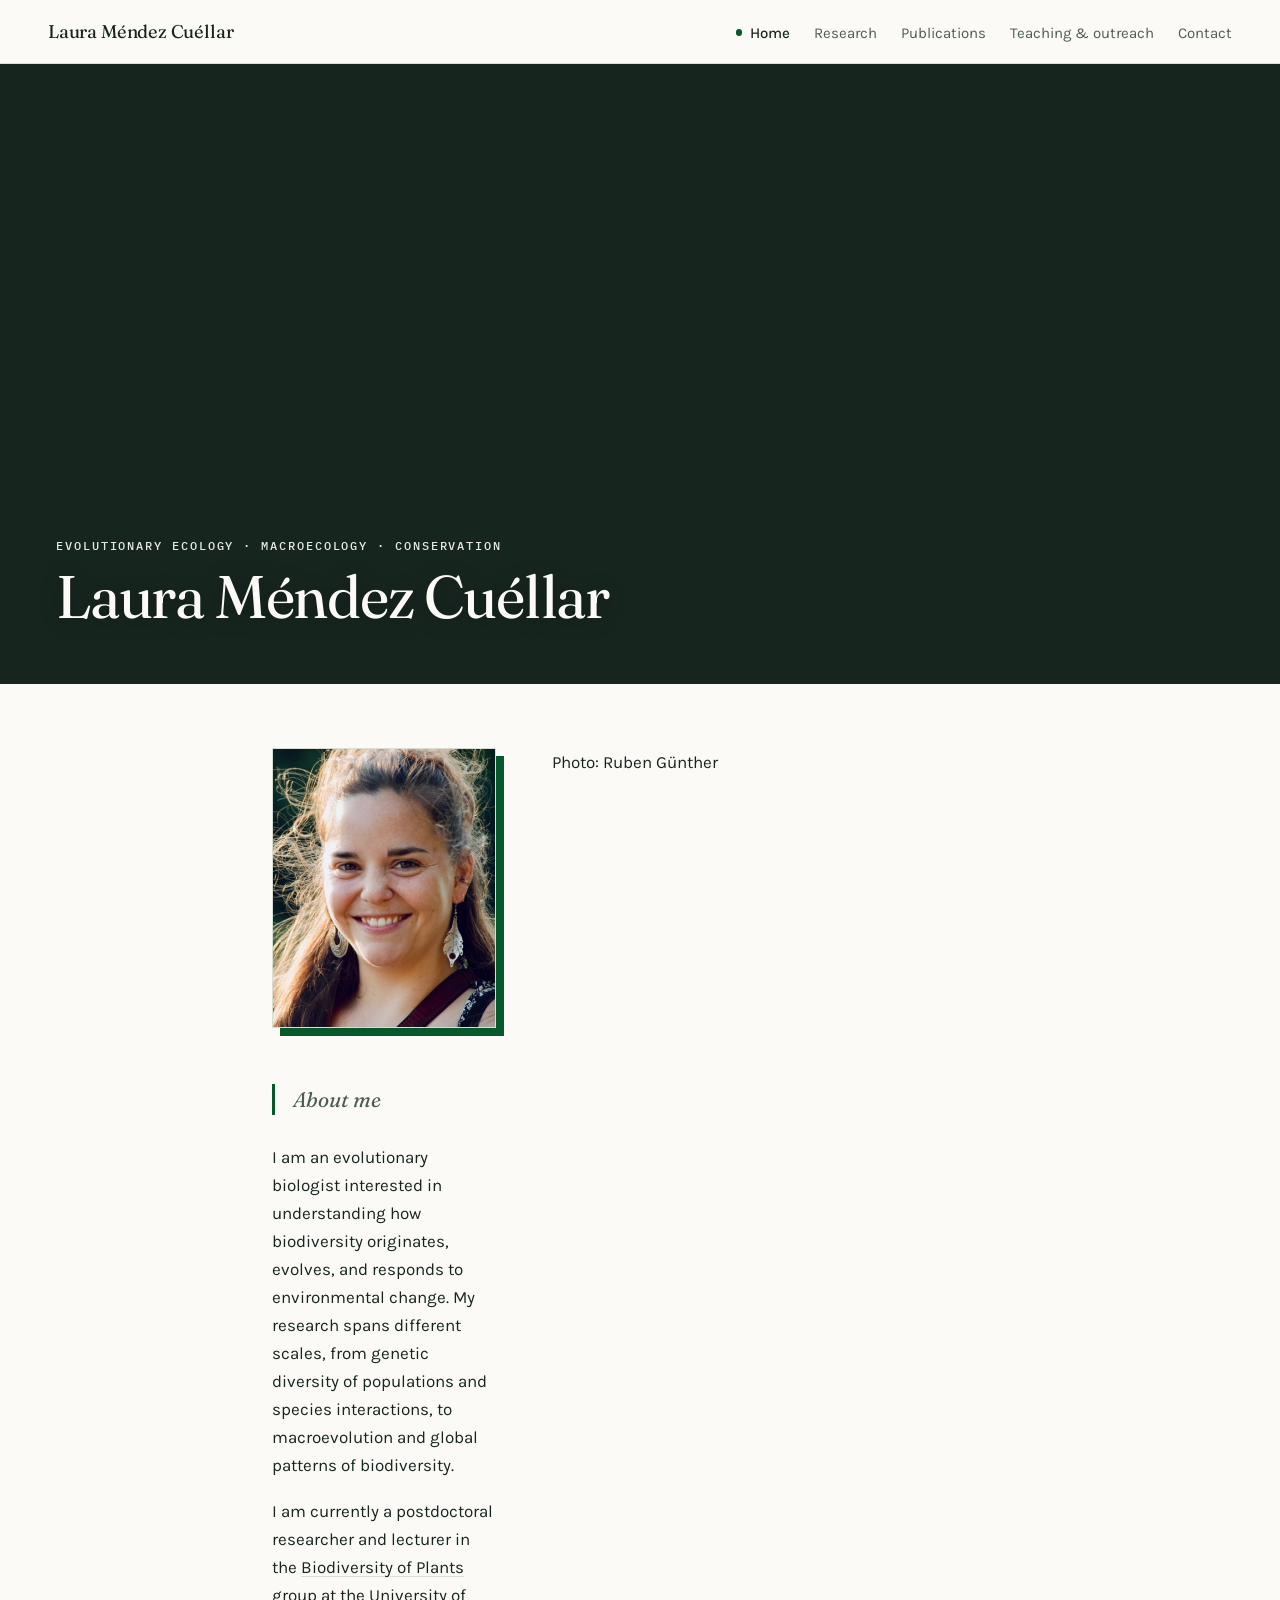
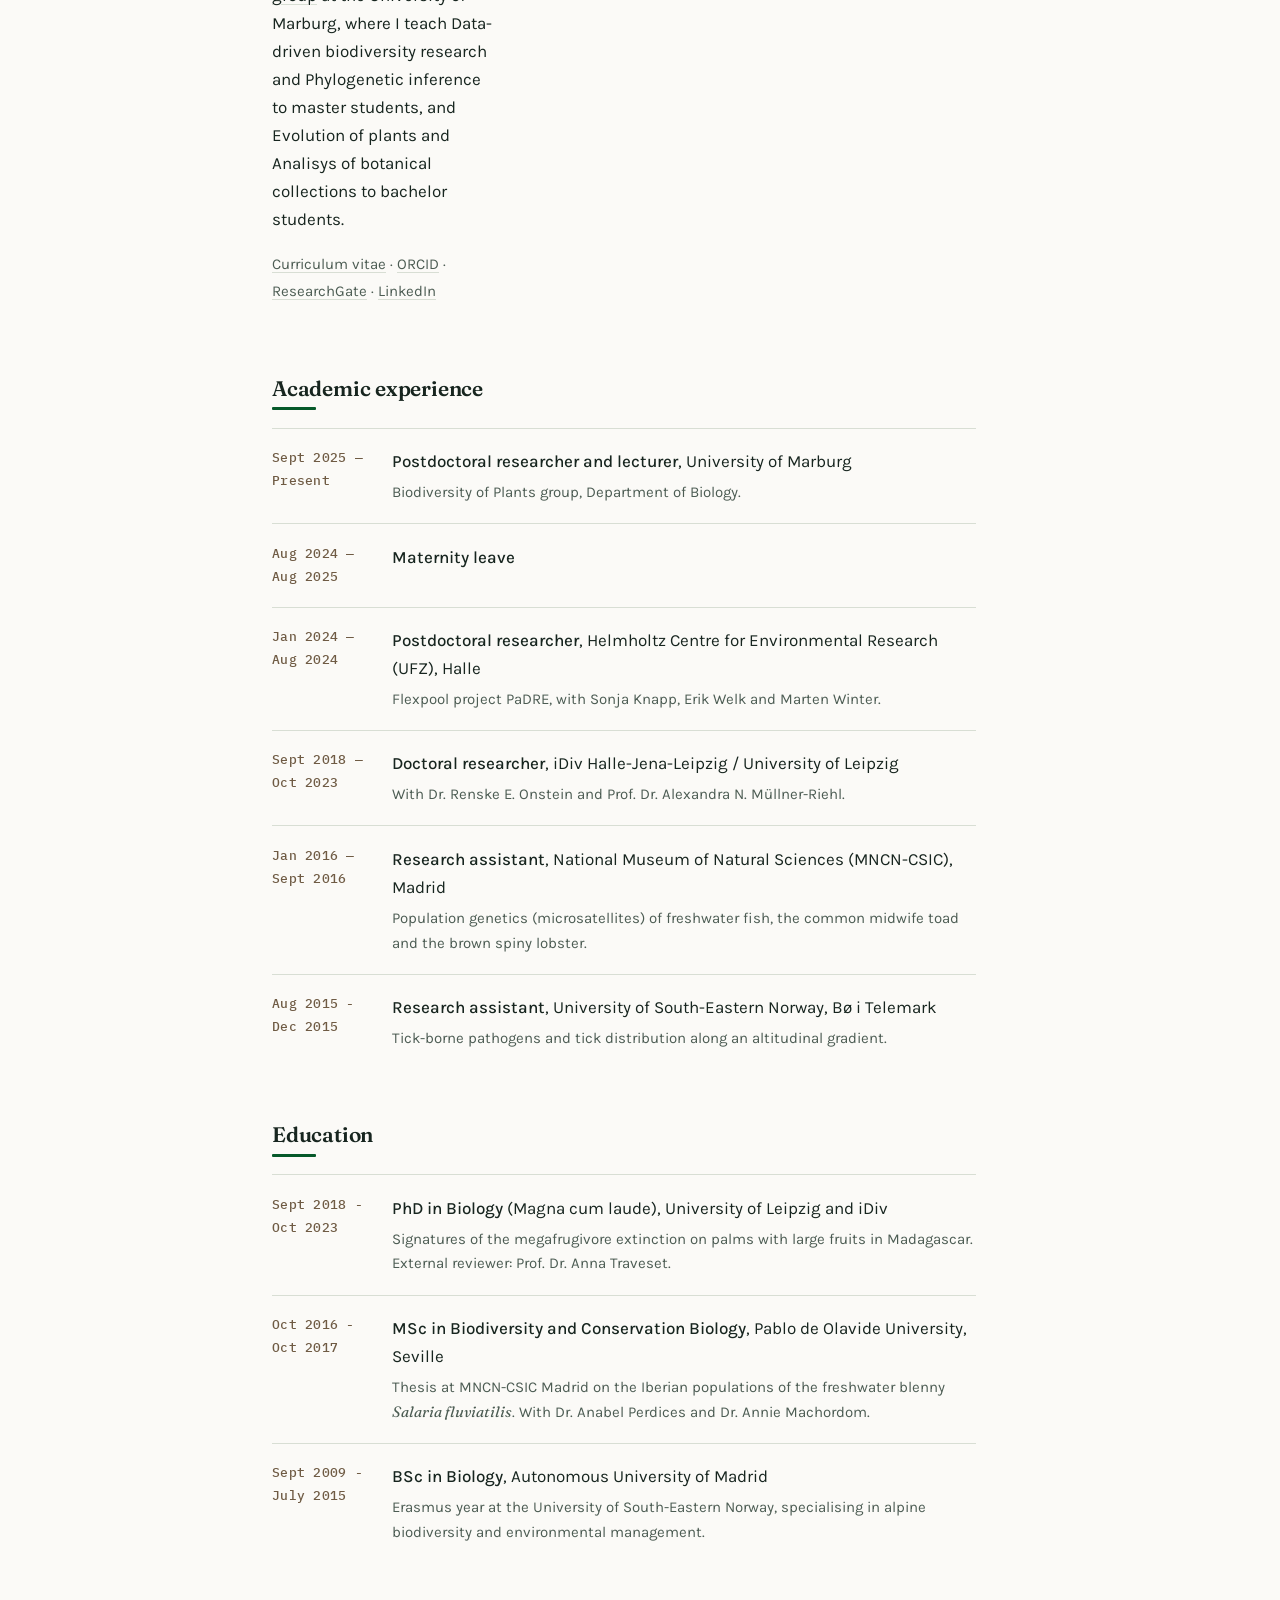
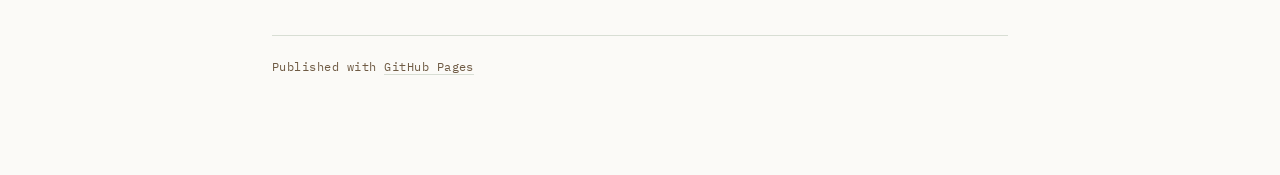
==== index.html @ 44fa3224 "a" ====
<!DOCTYPE html>
<html lang="en">
<head>
<meta charset="utf-8">
<meta name="viewport" content="width=device-width,initial-scale=1">
<!-- PREVIEW ONLY — remove this line when the site goes live, it hides the page from search engines -->
<meta name="robots" content="noindex, nofollow">
<title>Laura Méndez Cuéllar — Evolutionary ecologist</title>
<meta name="description" content="Laura Méndez Cuéllar is an evolutionary ecologist and macroecologist at the University of Marburg, working on seed dispersal, plant extinctions and population genomics.">
<link rel="preconnect" href="https://fonts.googleapis.com">
<link rel="preconnect" href="https://fonts.gstatic.com" crossorigin>
<link href="https://fonts.googleapis.com/css2?family=Fraunces:ital,opsz,wght@0,9..144,400;0,9..144,600;1,9..144,400&family=IBM+Plex+Mono:wght@400;500&family=Karla:ital,wght@0,400;0,500;1,400&display=swap" rel="stylesheet">
<link rel="stylesheet" href="assets/css/style.css">
</head>
<body>

<!-- ====================================================================
     TOP NAV — the same on every page.
     If you change something here, copy the change into the other
     .html files as well.
     ==================================================================== -->
<header class="topnav">
  <a class="brand" href="index.html">Laura Méndez Cuéllar</a>
  <ul>
    <li><a class="navlink" href="index.html" aria-current="page">Home</a></li>
    <li><a class="navlink" href="research.html">Research</a></li>
    <li><a class="navlink" href="publications.html">Publications</a></li>
    <li><a class="navlink" href="teaching.html">Teaching &amp; outreach</a></li>
    <li><a class="navlink" href="contact.html">Contact</a></li>
  </ul>
</header>
<!-- ===================== end of top nav =============================== -->

<!-- ====================================================================
     HERO — homepage only. Four photos crossfade on a loop; see the
     comment above .hero-slide in assets/css/style.css for how to add
     or remove a slide.
     ==================================================================== -->
<section class="hero">
  <img class="hero-slide" src="assets/img/hero-palms-fieldwork.jpg" alt="Laura Méndez in a Hyphaene fan-palm habitat, Madagascar">
  <img class="hero-slide" src="assets/img/img1.png" alt="A village in front of a pond with palms at dusk, Madagascar">
  <img class="hero-slide" src="assets/img/hero-weevil.jpg" alt="A weevil on a leaf, Madagascar">
  <img class="hero-slide" src="assets/img/img4.png" alt="A white jelly fungus on a tree trunk, Madagascar">
  <div class="hero-overlay">
    <p class="hero-eyebrow">Evolutionary ecology · Macroecology · Conservation</p>
    <h1>Laura Méndez Cuéllar</h1>
  </div>
</section>
<!-- ===================== end of hero ==================================== -->

<main>
<div class="page">

  <div class="about">
    <img class="portrait" src="assets/img/laura-portrait.jpg" alt="Laura Méndez Cuéllar">
    <figcaption>Photo: Ruben Günther</figcaption>
  </figure>
  <div>
      <p class="lede">About me</p>

      <p>I am an evolutionary biologist interested in understanding how 
      biodiversity originates, evolves, and responds to environmental change. 
      My research spans different scales, from genetic diversity of populations 
      and species interactions, to macroevolution and global patterns of biodiversity.</p>

      <p>I am currently a postdoctoral researcher and lecturer in the
      <a href="https://www.uni-marburg.de/de/fb17/fachgebiete/biodivpflanzen/ag-zizka" target="_blank" rel="noopener">Biodiversity
      of Plants group</a> at the University of Marburg, where I teach Data-driven biodiversity research and Phylogenetic 
      inference to master students, and Evolution of plants and Analisys of botanical collections to bachelor students. </p>

        <p class="links">
        <a href="CV.pdf" target="_blank" rel="noopener">Curriculum vitae</a> ·
        <a href="https://orcid.org/0000-0001-8155-5929" target="_blank" rel="noopener">ORCID</a> ·
        <a href="https://www.researchgate.net/profile/Laura-Mendez-9" target="_blank" rel="noopener">ResearchGate</a> ·
        <a href="https://www.linkedin.com/in/laura-m%C3%A9ndez-cu%C3%A9llar-59424aa9/" target="_blank" rel="noopener">LinkedIn</a>
      </p>
    </div>
  </div>

  <h2>Academic experience</h2>

  <div class="entry">
    <p class="when">Sept 2025 — Present</p>
    <div>
      <p><strong>Postdoctoral researcher and lecturer</strong>, University of
      Marburg</p>
      <p class="note">Biodiversity of Plants group, Department of Biology.</p>
    </div>
  </div>
  
  <div class="entry">
    <p class="when">Aug 2024 — Aug 2025</p>
    <div>
      <p><strong>Maternity leave</strong></p>
    </div>
  </div>

  <div class="entry">
    <p class="when">Jan 2024 — Aug 2024</p>
    <div>
      <p><strong>Postdoctoral researcher</strong>, Helmholtz Centre for
      Environmental Research (UFZ), Halle</p>
      <p class="note">Flexpool project PaDRE, with Sonja Knapp, Erik Welk and
      Marten Winter.</p>
    </div>
  </div>

  <div class="entry">
    <p class="when">Sept 2018 — Oct 2023</p>
    <div>
      <p><strong>Doctoral researcher</strong>, iDiv Halle-Jena-Leipzig /
      University of Leipzig</p>
      <p class="note">With Dr. Renske E. Onstein and Prof. Dr. Alexandra N. Müllner-Riehl.</p>
    </div>
  </div>

  <div class="entry">
    <p class="when">Jan 2016 — Sept 2016</p>
    <div>
      <p><strong>Research assistant</strong>, National Museum of Natural
      Sciences (MNCN-CSIC), Madrid</p>
      <p class="note">Population genetics (microsatellites) of freshwater fish, the
      common midwife toad and the brown spiny lobster.</p>
    </div>
  </div>

  <div class="entry">
    <p class="when">Aug 2015 - Dec 2015</p>
    <div>
      <p><strong>Research assistant</strong>, University of South-Eastern
      Norway, Bø i Telemark</p>
      <p class="note">Tick-borne pathogens and tick distribution along an
      altitudinal gradient.</p>
    </div>
  </div>

  <h2>Education</h2>

  <div class="entry">
    <p class="when">Sept 2018 - Oct 2023</p>
    <div>
      <p><strong>PhD in Biology</strong> (Magna cum laude), University of
      Leipzig and iDiv</p>
      <p class="note">Signatures of the megafrugivore extinction on palms with
      large fruits in Madagascar. External reviewer: Prof. Dr. Anna Traveset.</p>
    </div>
  </div>

  <div class="entry">
    <p class="when">Oct 2016 - Oct 2017</p>
    <div>
      <p><strong>MSc in Biodiversity and Conservation Biology</strong>, Pablo
      de Olavide University, Seville</p>
      <p class="note">Thesis at MNCN-CSIC Madrid on the Iberian populations of
      the freshwater blenny <span class="sp">Salaria fluviatilis</span>. With 
      Dr. Anabel Perdices and Dr. Annie Machordom.</p>
    </div>
  </div>

  <div class="entry">
    <p class="when">Sept 2009 - July 2015</p>
    <div>
      <p><strong>BSc in Biology</strong>, Autonomous University of Madrid</p>
      <p class="note">Erasmus year at the University of South-Eastern Norway,
      specialising in alpine biodiversity and environmental management.</p>
    </div>
  </div>

  <p class="foot">
    Published with <a href="https://pages.github.com" target="_blank" rel="noopener">GitHub Pages</a>
  </p>
</div>
</main>

<script src="assets/js/site.js" defer></script>
</body>
</html>
---- assets/css/style.css ----
/* =====================================================================
   Dr. Laura Méndez Cuéllar — website styles
   ---------------------------------------------------------------------
   All colours and fonts are defined once, in the :root block below.
   Change a value there and the whole site follows.
   ===================================================================== */

:root{
  --ink:#17251F;
  --ink-soft:#4C5C53;
  --paper:#FBFAF7;
  --sage:#E7ECE3;
  --umber:#6F5B44;
  --accent:#06592A;
  --line:#D8DED4;

  --display:"Fraunces",Georgia,"Times New Roman",serif;
  --body:"Karla","Helvetica Neue",Arial,sans-serif;
  --mono:"IBM Plex Mono",ui-monospace,Menlo,monospace;

  --measure:34rem;
}

*,*::before,*::after{box-sizing:border-box}
html{-webkit-text-size-adjust:100%}
body{margin:0;background:var(--paper);color:var(--ink);font:400 1.0625rem/1.65 var(--body)}
img{display:block;max-width:100%}
a{color:inherit}
:focus-visible{outline:2px solid var(--accent);outline-offset:3px}

/* ---------------------------------------------------------------------
   Top navigation — same on every page
   --------------------------------------------------------------------- */
.topnav{
  position:sticky;top:0;z-index:30;
  background:var(--paper);
  border-bottom:1px solid var(--line);
  display:flex;align-items:center;justify-content:space-between;
  padding:1.1rem clamp(1.25rem,4vw,3rem);
  flex-wrap:wrap;gap:.6rem 1.5rem;
}
.topnav .brand{
  font:400 1.15rem/1.1 var(--display);letter-spacing:-.01em;
  text-decoration:none;color:var(--ink);
}
.topnav ul{display:flex;flex-wrap:wrap;gap:.4rem 1.5rem;list-style:none;margin:0;padding:0}
.topnav a.navlink{
  text-decoration:none;font-size:.9375rem;color:var(--ink-soft);
  border-bottom:1px solid transparent;padding-bottom:2px;
}
.topnav a.navlink:hover{color:var(--ink);border-color:var(--accent)}
.topnav a.navlink[aria-current="page"]{color:var(--ink);font-weight:500}
.topnav a.navlink[aria-current="page"]::before{
  content:"";display:inline-block;width:.4rem;height:.4rem;background:var(--accent);
  margin-right:.5rem;vertical-align:.12em;border-radius:50%;
}

/* ---------------------------------------------------------------------
   Hero — homepage only: rotating full-bleed photos, name overlaid
   --------------------------------------------------------------------- */
.hero{position:relative;height:min(70vh,620px);min-height:320px;overflow:hidden;background:var(--ink)}
.hero-slide{
  position:absolute;inset:0;width:100%;height:100%;object-fit:cover;
  opacity:0;animation:heroFade 24s infinite;
}
/* four slides, each visible for one quarter of the 24s loop.
   TO ADD A FIFTH PHOTO: add a fifth <img class="hero-slide"> in the HTML,
   change 24s to 30s on .hero-slide, change 25%/21%/4% below to 20%/16%/3.2%,
   and give the new slide animation-delay:24s (nth-child(5) rule at the end). */
.hero-slide:nth-child(1){animation-delay:0s}
.hero-slide:nth-child(2){animation-delay:6s}
.hero-slide:nth-child(3){animation-delay:12s}
.hero-slide:nth-child(4){animation-delay:18s}
@keyframes heroFade{
  0%{opacity:0}
  4%{opacity:1}
  21%{opacity:1}
  25%{opacity:0}
  100%{opacity:0}
}
@media (prefers-reduced-motion:reduce){
  .hero-slide{animation:none;opacity:0}
  .hero-slide:first-child{opacity:1}
}
.hero::after{
  content:"";position:absolute;inset:0;
  background:linear-gradient(0deg, rgba(23,37,31,.68) 0%, rgba(23,37,31,.1) 42%, rgba(23,37,31,.32) 100%);
}
.hero-overlay{
  position:absolute;inset:0;z-index:2;display:flex;flex-direction:column;
  justify-content:flex-end;padding:clamp(1.5rem,5vw,3.5rem);
}
.hero-eyebrow{
  font:500 .75rem/1 var(--mono);letter-spacing:.16em;text-transform:uppercase;
  color:var(--paper);margin:0 0 .8rem;opacity:.92;
}
.hero-overlay h1{
  font:400 clamp(2.1rem,6vw,3.75rem)/1.05 var(--display);color:var(--paper);
  margin:0;letter-spacing:-.02em;text-shadow:0 2px 20px rgba(0,0,0,.3);
}

/* ---------------------------------------------------------------------
   Page shell — single column now that the sidebar is gone
   --------------------------------------------------------------------- */
.page{max-width:52rem;margin:0 auto;padding:clamp(2.5rem,6vw,4rem) clamp(1.25rem,4vw,3rem) 5rem}

/* About block — homepage only, portrait beside the intro text */
.about{
  display:grid;grid-template-columns:14rem minmax(0,1fr);
  gap:clamp(2rem,5vw,3.5rem);align-items:start;margin-bottom:1.5rem;
}
.about .portrait{
  width:100%;aspect-ratio:4/5;object-fit:cover;background:var(--sage);
  border:1px solid var(--line);box-shadow:8px 8px 0 var(--accent);
}
.about .links{font:400 .9375rem/1.8 var(--body);color:var(--ink-soft)}
.about .links a{text-decoration:underline;text-decoration-color:var(--line);text-underline-offset:3px}
.about .links a:hover{color:var(--accent);text-decoration-color:var(--accent)}
@media (max-width:700px){
  .about{grid-template-columns:1fr}
  .about .portrait{max-width:12rem}
}

/* ---------------------------------------------------------------------
   Typography & content
   --------------------------------------------------------------------- */
.eyebrow{
  margin:0 0 1.1rem;font:500 .6875rem/1 var(--mono);
  letter-spacing:.16em;text-transform:uppercase;color:var(--umber);
}
.eyebrow::before{
  content:"";display:inline-block;width:.45rem;height:.45rem;
  background:var(--accent);margin-right:.6rem;vertical-align:.02em;
}
h1{
  margin:0 0 1.25rem;font:400 clamp(2.1rem,5.5vw,3rem)/1.06 var(--display);
  letter-spacing:-.02em;
}
h2{
  margin:3.25rem 0 1.1rem;font:600 1.3125rem/1.25 var(--display);
  letter-spacing:-.01em;position:relative;padding-bottom:.6rem;
}
h2::after{
  content:"";position:absolute;left:0;bottom:0;
  width:2.75rem;height:3px;background:var(--accent);border-radius:1px;
}
h3{margin:2.25rem 0 .4rem;font:500 1.0625rem/1.35 var(--body)}

p{margin:0 0 1.1rem;max-width:var(--measure)}
.lede{
  font:400 1.3125rem/1.45 var(--display);font-style:italic;color:var(--ink-soft);
  max-width:30rem;margin-bottom:1.75rem;
  border-left:3px solid var(--accent);padding-left:1.15rem;
}
.page a{
  text-decoration:underline;text-decoration-thickness:1px;
  text-underline-offset:3px;text-decoration-color:var(--line);
}
.page a:hover{color:var(--accent);text-decoration-color:var(--accent)}

.sp{font-family:var(--display);font-style:italic}

/* dated entries — positions, publications, talks */
.entry{
  display:grid;grid-template-columns:6rem minmax(0,1fr);gap:1.5rem;
  padding:1.15rem 0;border-top:1px solid var(--line);max-width:44rem;
  transition:border-color .15s ease;
}
.entry:hover{border-top-color:var(--accent)}
.entry .when{
  font:500 .8125rem/1.75 var(--mono);color:var(--umber);letter-spacing:.02em;
  transition:color .15s ease;
}
.entry:hover .when{color:var(--accent)}
.entry p{margin:0;max-width:none}
.entry strong{font-weight:500}
.entry .note{margin-top:.3rem;font-size:.9375rem;color:var(--ink-soft)}

.card{background:var(--sage);padding:1.5rem 1.6rem;margin:2rem 0;max-width:var(--measure)}
.card p:last-child{margin-bottom:0}

.foot{
  margin-top:4.5rem;padding-top:1.25rem;border-top:1px solid var(--line);
  font:400 .75rem/1.8 var(--mono);letter-spacing:.04em;color:var(--umber);max-width:none;
}
.foot a{text-decoration:none;border-bottom:1px solid var(--line)}

@media (max-width:700px){
  .entry{grid-template-columns:1fr;gap:.25rem}
}

/* ---------------------------------------------------------------------
   Motion
   --------------------------------------------------------------------- */
@media (prefers-reduced-motion:no-preference){
  .page{animation:rise .5s ease-out both}
  @keyframes rise{from{opacity:0;transform:translateY(8px)}to{opacity:1;transform:none}}

  /* entries fade in as they scroll into view — .fade-ready is added by
     assets/js/site.js only when JS runs and motion isn't reduced, so
     content is never stuck invisible without it */
  .entry.fade-ready{
    opacity:0;transform:translateY(14px);
    transition:opacity .5s ease, transform .5s ease;
  }
  .entry.fade-ready.in-view{opacity:1;transform:none}
}

/* ---------------------------------------------------------------------
   Research lines — three clickable cards, used on research.html
   --------------------------------------------------------------------- */
.research-lines{
  display:grid;grid-template-columns:repeat(3,1fr);gap:1.75rem;
  margin:1.75rem 0 3rem;max-width:none;
}
.rline{display:block;text-decoration:none;color:inherit}
.rline img{
  width:100%;aspect-ratio:4/3;object-fit:cover;
  border:1px solid var(--line);transition:opacity .2s ease;
}
.rline:hover img{opacity:.82}
.rline h3{
  margin:1rem 0 .4rem;font:500 1.05rem/1.3 var(--display);color:var(--ink);
  border-bottom:2px solid transparent;display:inline-block;
}
.rline:hover h3{border-color:var(--accent)}
.rline p{margin:0;font-size:.9rem;color:var(--ink-soft);line-height:1.55;max-width:none}

@media (max-width:820px){
  .research-lines{grid-template-columns:1fr;gap:2rem;max-width:26rem}
}

/* ---------------------------------------------------------------------
   Highlighted-paper cards — same grid as .research-lines, but some
   cards have no live link yet (use <div class="rline no-link"> for those)
   --------------------------------------------------------------------- */
.rline .status{
  margin:1rem 0 0;font:500 .7rem/1 var(--mono);letter-spacing:.06em;
  text-transform:uppercase;color:var(--umber);
}
.rline h3{margin-top:.35rem}
.rline.no-link{cursor:default}
.rline.no-link:hover img{opacity:1}
.rline.no-link:hover h3{border-color:transparent}


/* ---------------------------------------------------------------------
   Research split — homepage-hero-style layout for the research.html
   intro: two tall photos in the side margins, text centred between them.
   Lives outside .page on purpose, so it can use the full viewport width.
   --------------------------------------------------------------------- */
.research-split{
  display:grid;
  grid-template-columns:minmax(9rem,18vw) minmax(0,1fr) minmax(9rem,18vw);
  grid-template-areas:"photo1 text photo2";
  gap:clamp(1.5rem,3vw,3rem);
  max-width:88rem;margin:0 auto;
  padding:clamp(2.5rem,6vw,4rem) clamp(1.25rem,4vw,3rem) 0;
}
.research-split figure.side-photo{margin:0;position:relative}
.research-split figure.side-photo.left{grid-area:photo1}
.research-split figure.side-photo.right{grid-area:photo2}
.research-split .split-text{grid-area:text;min-width:0}
.research-split figure.side-photo img{
  width:100%;height:100%;object-fit:cover;display:block;
  border:1px solid var(--line);
}
.research-split figcaption{
  position:absolute;right:.6rem;bottom:.6rem;
  font:400 .6875rem/1 var(--mono);letter-spacing:.02em;color:var(--paper);
  background:rgba(23,37,31,.6);padding:.3rem .55rem;border-radius:2px;
}
.research-split figcaption:empty{display:none}
.research-split .lede{margin-bottom:1.1rem}

@media (max-width:900px){
  .research-split{
    grid-template-columns:1fr 1fr;
    grid-template-areas:
      "text text"
      "photo1 photo2";
  }
  .research-split figure.side-photo img{aspect-ratio:3/4;height:auto}
  .research-split figcaption{font-size:.625rem;padding:.2rem .45rem}
}
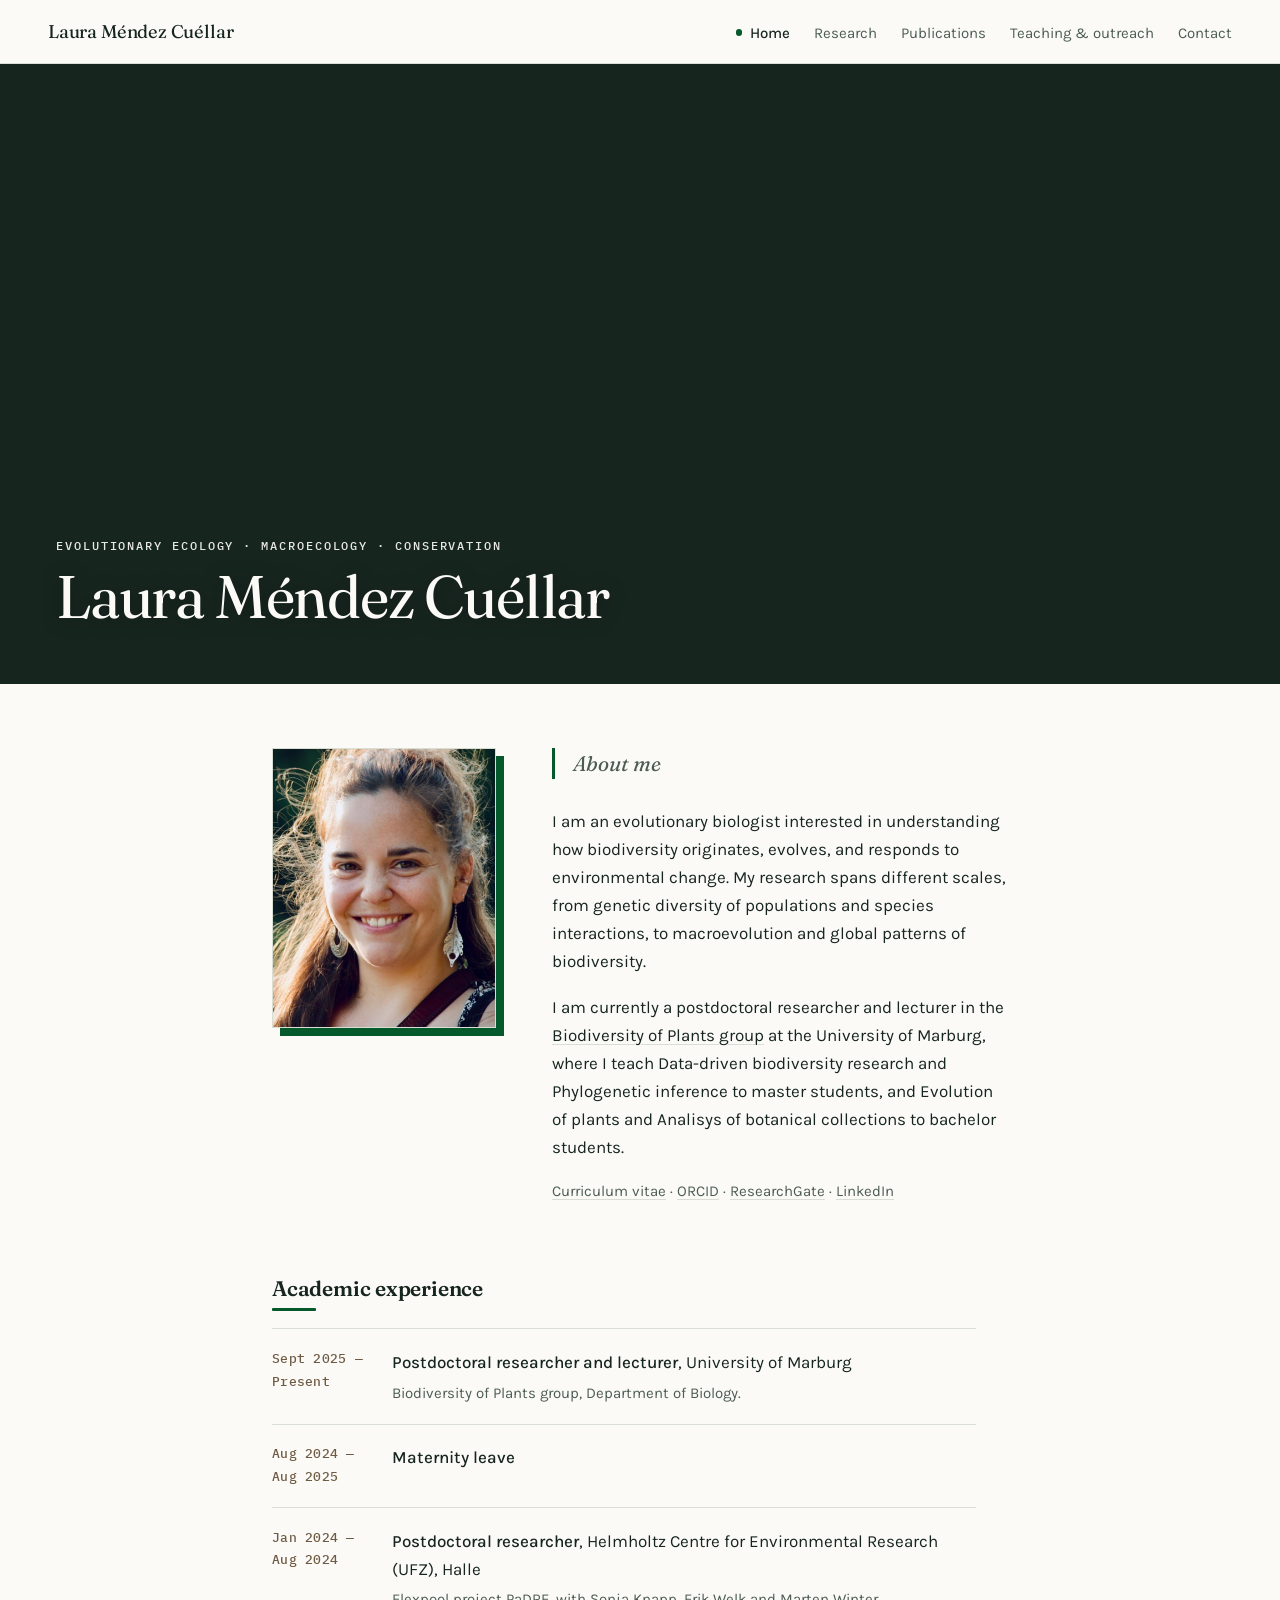
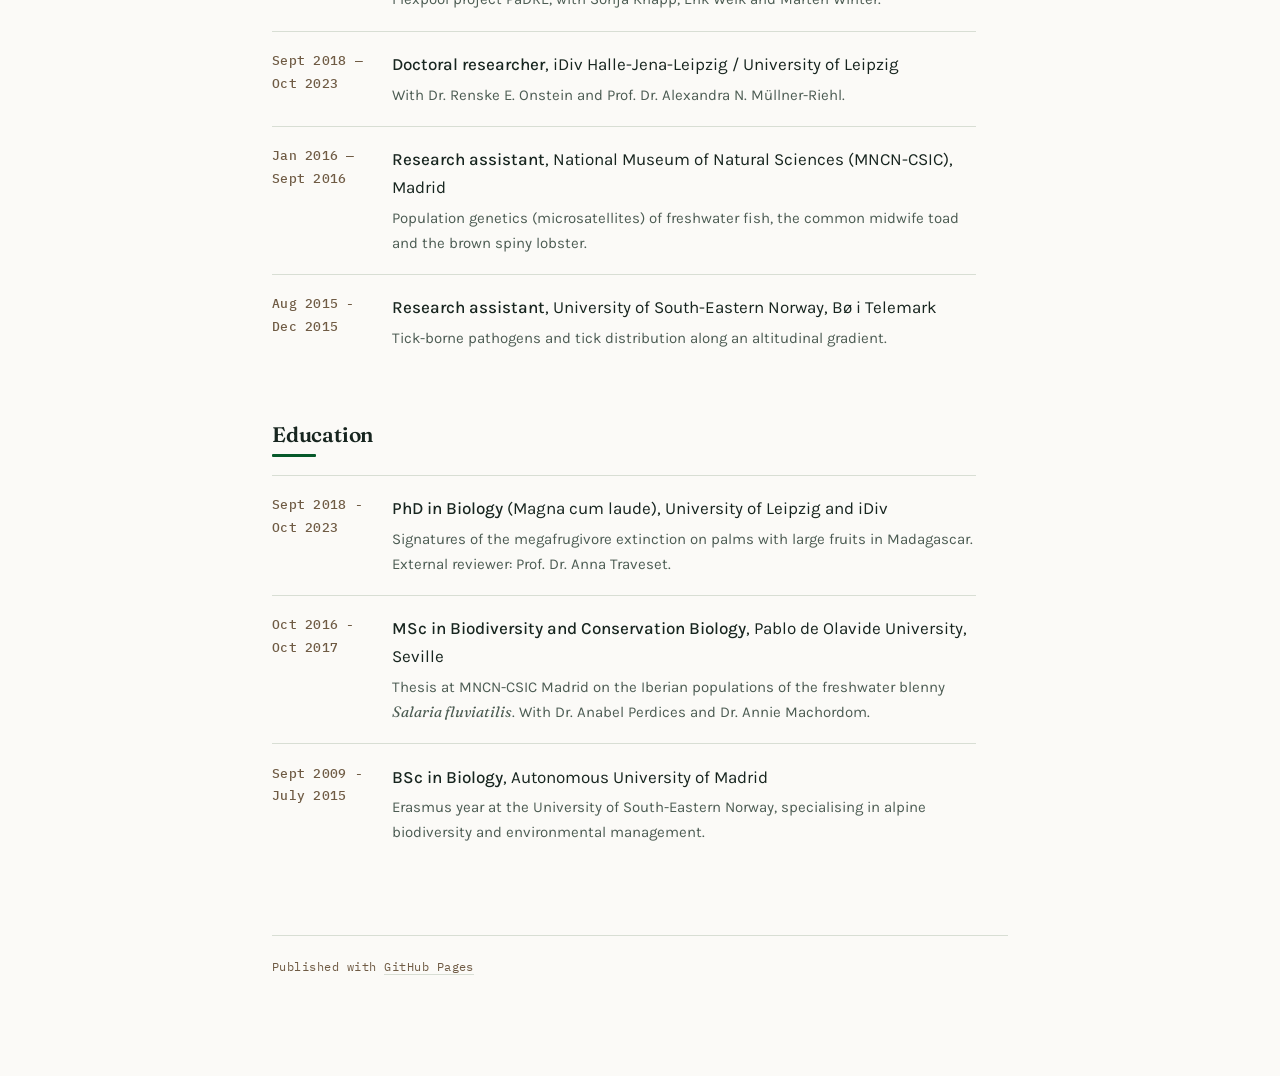
==== commit c7400c0c: "a" ====
--- a/index.html
+++ b/index.html
@@ -53,8 +53,6 @@
 
   <div class="about">
     <img class="portrait" src="assets/img/laura-portrait.jpg" alt="Laura Méndez Cuéllar">
-    <figcaption>Photo: Ruben Günther</figcaption>
-  </figure>
   <div>
       <p class="lede">About me</p>
 
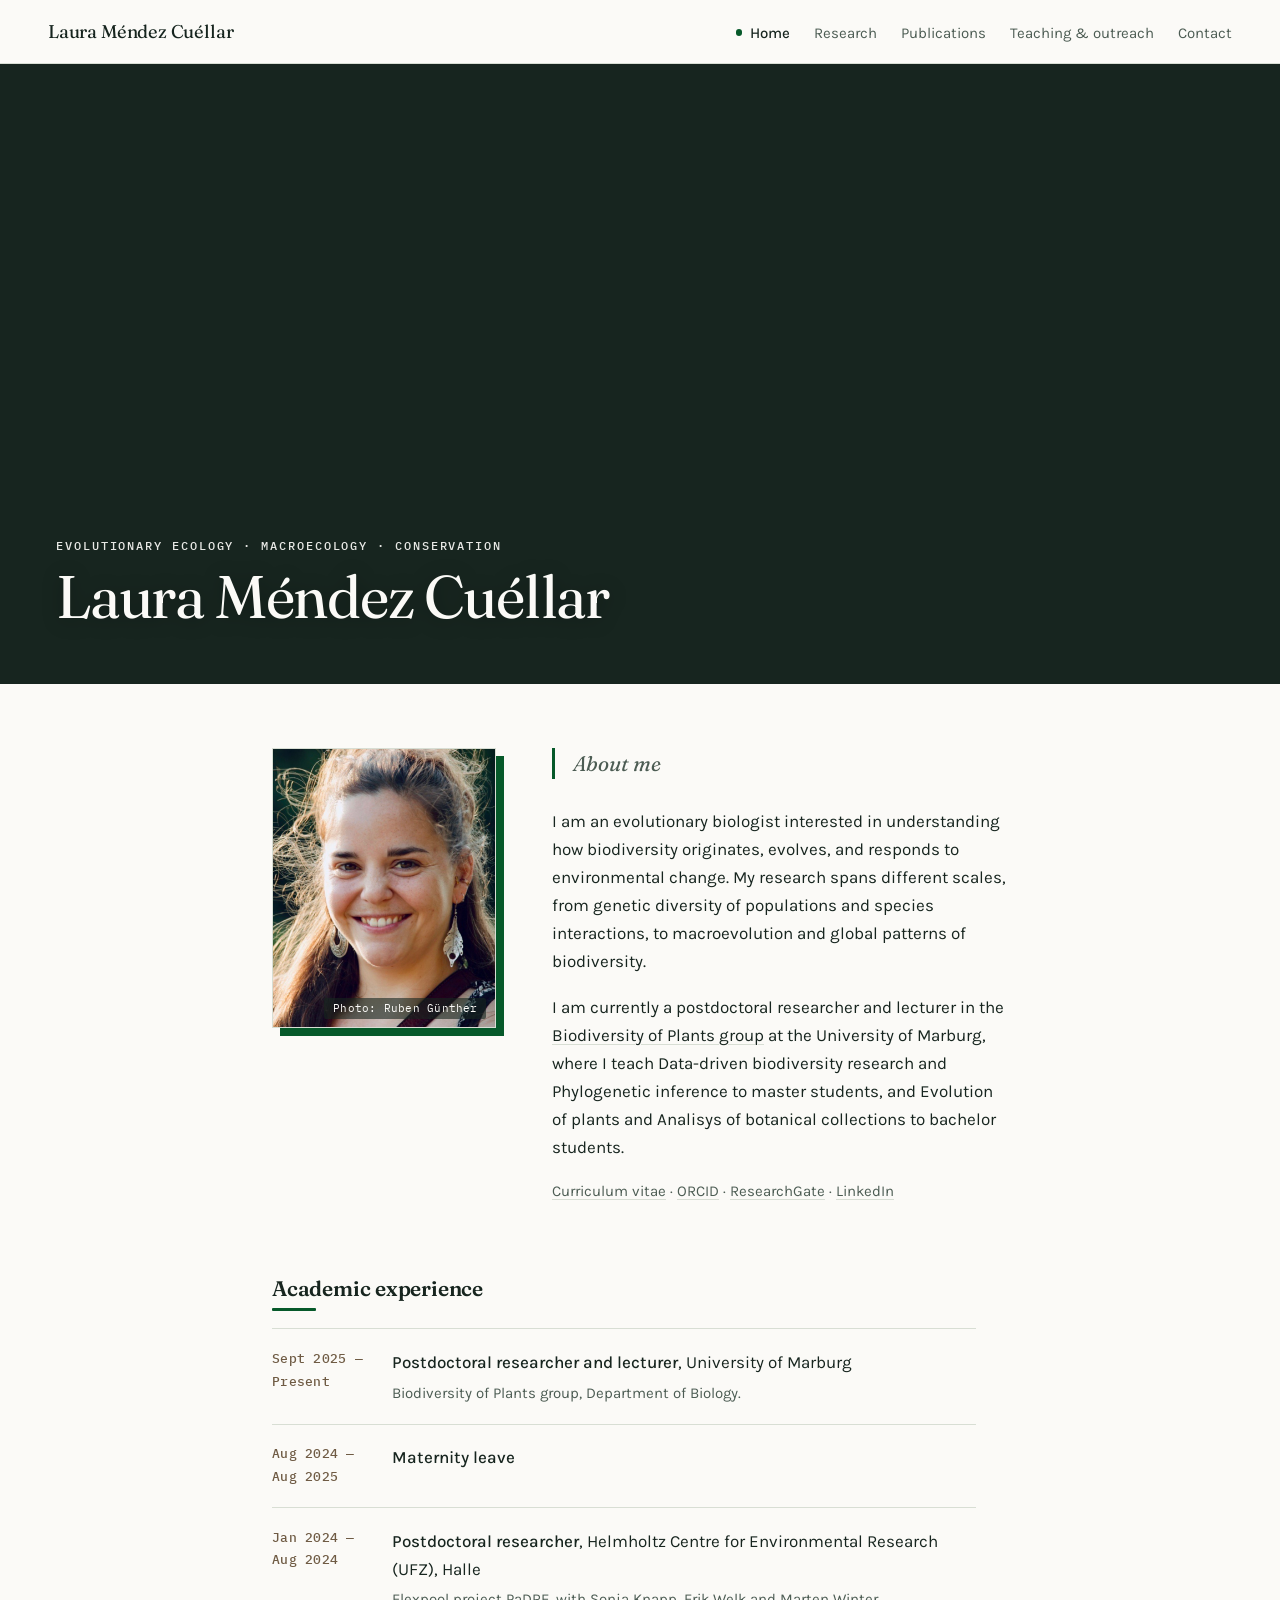
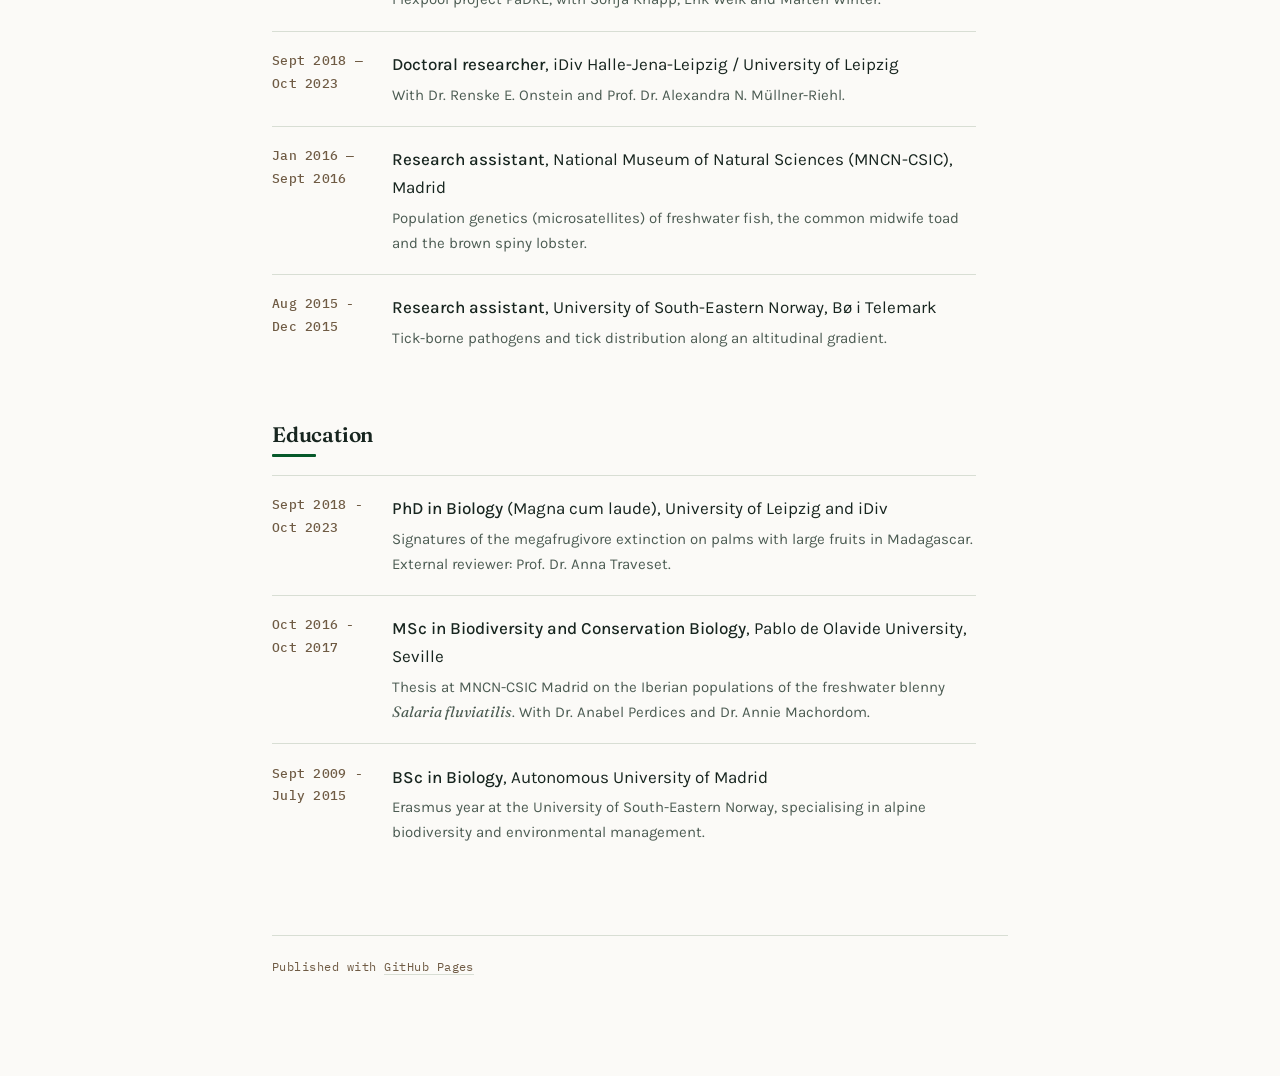
==== commit 58bac0be: "edits credits" ====
--- a/index.html
+++ b/index.html
@@ -35,12 +35,26 @@
      HERO — homepage only. Four photos crossfade on a loop; see the
      comment above .hero-slide in assets/css/style.css for how to add
      or remove a slide.
+     PHOTO CREDIT: edit the text inside a <figcaption>. Leave one empty
+     (or delete it) if a photo doesn't need a credit.
      ==================================================================== -->
 <section class="hero">
-  <img class="hero-slide" src="assets/img/hero-palms-fieldwork.jpg" alt="Laura Méndez in a Hyphaene fan-palm habitat, Madagascar">
-  <img class="hero-slide" src="assets/img/img1.png" alt="A village in front of a pond with palms at dusk, Madagascar">
-  <img class="hero-slide" src="assets/img/hero-weevil.jpg" alt="A weevil on a leaf, Madagascar">
-  <img class="hero-slide" src="assets/img/img4.png" alt="A white jelly fungus on a tree trunk, Madagascar">
+  <figure class="hero-slide">
+    <img src="assets/img/hero-palms-fieldwork.jpg" alt="Laura Méndez in a Hyphaene fan-palm habitat, Madagascar">
+    <figcaption>Photo: Vonona Randrianasolo</figcaption>
+  </figure>
+  <figure class="hero-slide">
+    <img src="assets/img/img1.png" alt="A village in front of a pond with palms at dusk, Madagascar">
+    <figcaption></figcaption>
+  </figure>
+  <figure class="hero-slide">
+    <img src="assets/img/hero-weevil.jpg" alt="A weevil on a leaf, Madagascar">
+    <figcaption></figcaption>
+  </figure>
+  <figure class="hero-slide">
+    <img src="assets/img/img4.png" alt="A white jelly fungus on a tree trunk, Madagascar">
+    <figcaption></figcaption>
+  </figure>
   <div class="hero-overlay">
     <p class="hero-eyebrow">Evolutionary ecology · Macroecology · Conservation</p>
     <h1>Laura Méndez Cuéllar</h1>
@@ -52,7 +66,10 @@
 <div class="page">
 
   <div class="about">
-    <img class="portrait" src="assets/img/laura-portrait.jpg" alt="Laura Méndez Cuéllar">
+    <figure class="portrait">
+      <img src="assets/img/laura-portrait.jpg" alt="Laura Méndez Cuéllar">
+      <figcaption>Photo: Ruben Günther</figcaption>
+    </figure>
   <div>
       <p class="lede">About me</p>
 
--- a/assets/css/style.css
+++ b/assets/css/style.css
@@ -60,11 +60,18 @@
    --------------------------------------------------------------------- */
 .hero{position:relative;height:min(70vh,620px);min-height:320px;overflow:hidden;background:var(--ink)}
 .hero-slide{
-  position:absolute;inset:0;width:100%;height:100%;object-fit:cover;
+  position:absolute;inset:0;margin:0;
   opacity:0;animation:heroFade 24s infinite;
 }
+.hero-slide img{width:100%;height:100%;object-fit:cover;display:block}
+.hero-slide figcaption{
+  position:absolute;right:.75rem;bottom:.75rem;z-index:1;
+  font:400 .6875rem/1 var(--mono);letter-spacing:.02em;color:var(--paper);
+  background:rgba(23,37,31,.6);padding:.3rem .55rem;border-radius:2px;
+}
+.hero-slide figcaption:empty{display:none}
 /* four slides, each visible for one quarter of the 24s loop.
-   TO ADD A FIFTH PHOTO: add a fifth <img class="hero-slide"> in the HTML,
+   TO ADD A FIFTH PHOTO: add a fifth <figure class="hero-slide"> in the HTML,
    change 24s to 30s on .hero-slide, change 25%/21%/4% below to 20%/16%/3.2%,
    and give the new slide animation-delay:24s (nth-child(5) rule at the end). */
 .hero-slide:nth-child(1){animation-delay:0s}
@@ -109,16 +116,23 @@
   display:grid;grid-template-columns:14rem minmax(0,1fr);
   gap:clamp(2rem,5vw,3.5rem);align-items:start;margin-bottom:1.5rem;
 }
-.about .portrait{
-  width:100%;aspect-ratio:4/5;object-fit:cover;background:var(--sage);
+.about figure.portrait{width:100%;margin:0;position:relative}
+.about figure.portrait img{
+  width:100%;aspect-ratio:4/5;object-fit:cover;display:block;background:var(--sage);
   border:1px solid var(--line);box-shadow:8px 8px 0 var(--accent);
 }
+.about figure.portrait figcaption{
+  position:absolute;right:.6rem;bottom:.6rem;
+  font:400 .6875rem/1 var(--mono);letter-spacing:.02em;color:var(--paper);
+  background:rgba(23,37,31,.6);padding:.3rem .55rem;border-radius:2px;
+}
+.about figure.portrait figcaption:empty{display:none}
 .about .links{font:400 .9375rem/1.8 var(--body);color:var(--ink-soft)}
 .about .links a{text-decoration:underline;text-decoration-color:var(--line);text-underline-offset:3px}
 .about .links a:hover{color:var(--accent);text-decoration-color:var(--accent)}
 @media (max-width:700px){
   .about{grid-template-columns:1fr}
-  .about .portrait{max-width:12rem}
+  .about figure.portrait{max-width:12rem}
 }
 
 /* ---------------------------------------------------------------------
@@ -245,22 +259,40 @@
 
 
 /* ---------------------------------------------------------------------
-   Research split — homepage-hero-style layout for the research.html
-   intro: two tall photos in the side margins, text centred between them.
-   Lives outside .page on purpose, so it can use the full viewport width.
+   Research split — lives outside .page on purpose. The text column is
+   pinned to exactly the same width as .page's content (52rem) so it
+   always lines up with the card row below; the two photo columns take
+   up whatever space is left on either side, however wide the screen is.
    --------------------------------------------------------------------- */
 .research-split{
   display:grid;
-  grid-template-columns:minmax(9rem,18vw) minmax(0,1fr) minmax(9rem,18vw);
+  grid-template-columns:minmax(5rem,1fr) minmax(0,52rem) minmax(5rem,1fr);
   grid-template-areas:"photo1 text photo2";
   gap:clamp(1.5rem,3vw,3rem);
-  max-width:88rem;margin:0 auto;
   padding:clamp(2.5rem,6vw,4rem) clamp(1.25rem,4vw,3rem) 0;
 }
-.research-split figure.side-photo{margin:0;position:relative}
-.research-split figure.side-photo.left{grid-area:photo1}
-.research-split figure.side-photo.right{grid-area:photo2}
-.research-split .split-text{grid-area:text;min-width:0}
+.research-split .split-text{
+  grid-area:text;min-width:0;
+  /* same horizontal padding .page itself uses, so the visible text lines up
+     exactly with the card row below, not just the outer 52rem box */
+  padding-left:clamp(1.25rem,4vw,3rem);padding-right:clamp(1.25rem,4vw,3rem);
+}
+/* removes the SITE-WIDE p/.lede max-width caps so the text actually fills
+   that width instead of wrapping narrower inside it */
+.research-split .split-text p,
+.research-split .split-text .lede{max-width:none}
+.research-split .lede{margin-bottom:1.1rem}
+
+/* the single photo on the left */
+.research-split > figure.side-photo{grid-area:photo1}
+
+/* the stacked pair on the right */
+.research-split .side-stack{
+  grid-area:photo2;display:grid;grid-template-rows:1fr 1fr;gap:1rem;
+}
+
+/* shared photo styling, whether a lone figure or one inside the stack */
+.research-split figure.side-photo{margin:0;position:relative;height:100%}
 .research-split figure.side-photo img{
   width:100%;height:100%;object-fit:cover;display:block;
   border:1px solid var(--line);
@@ -271,15 +303,18 @@
   background:rgba(23,37,31,.6);padding:.3rem .55rem;border-radius:2px;
 }
 .research-split figcaption:empty{display:none}
-.research-split .lede{margin-bottom:1.1rem}
 
 @media (max-width:900px){
   .research-split{
-    grid-template-columns:1fr 1fr;
+    grid-template-columns:1fr 1fr 1fr;
     grid-template-areas:
-      "text text"
-      "photo1 photo2";
+      "text text text"
+      "photo1 photo2a photo2b";
+    row-gap:1.25rem;
   }
+  .research-split .side-stack{display:contents}
+  .research-split .side-stack figure:nth-child(1){grid-area:photo2a}
+  .research-split .side-stack figure:nth-child(2){grid-area:photo2b}
   .research-split figure.side-photo img{aspect-ratio:3/4;height:auto}
   .research-split figcaption{font-size:.625rem;padding:.2rem .45rem}
 }
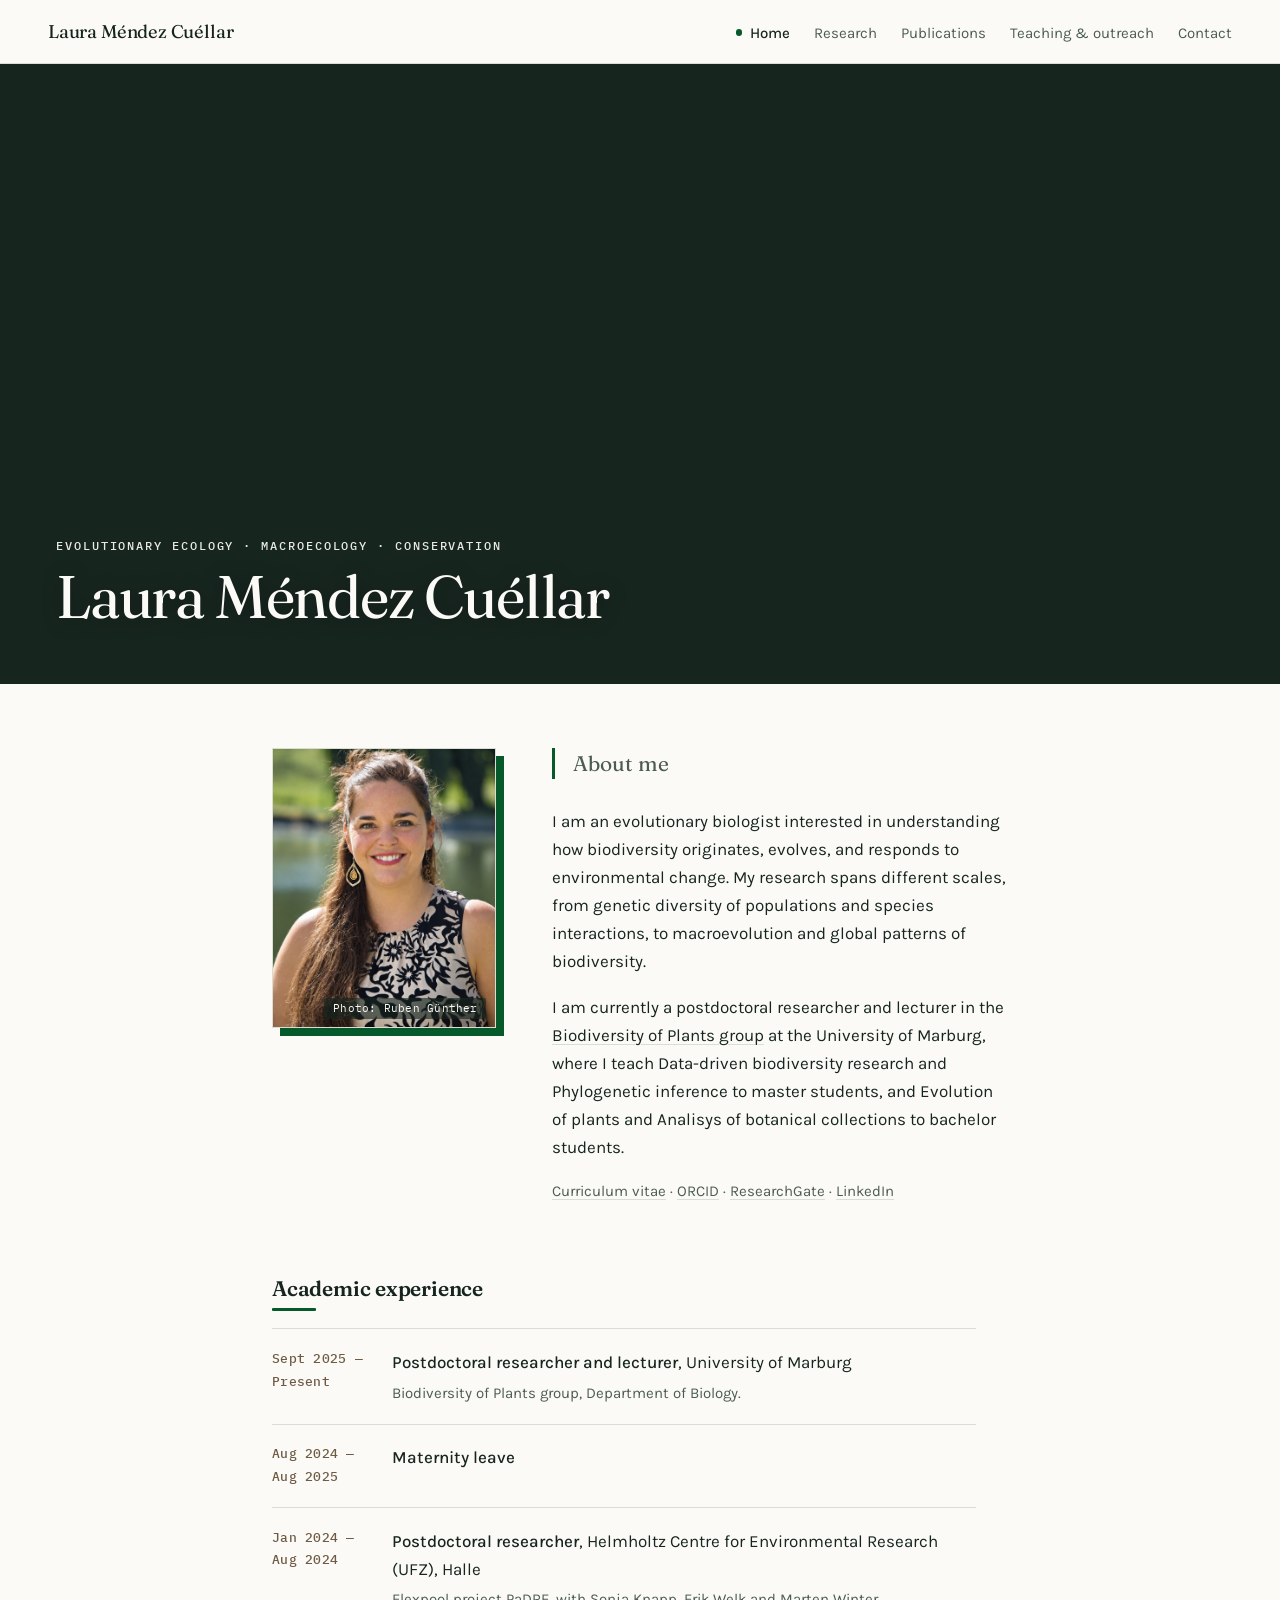
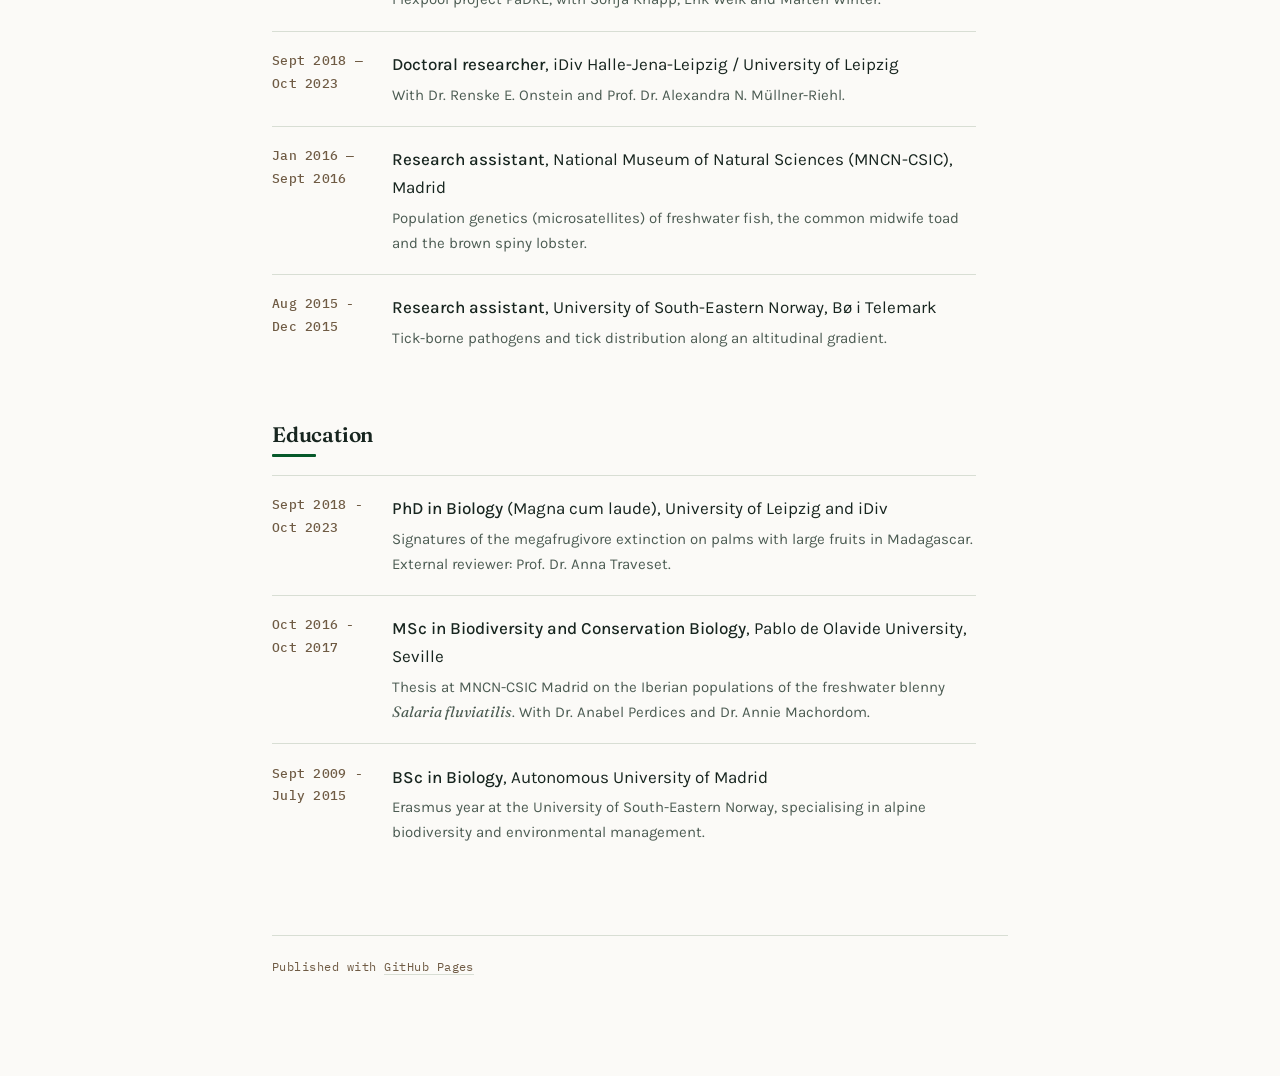
==== commit e041b37a: "changed portrait picture" ====
--- a/index.html
+++ b/index.html
@@ -40,14 +40,14 @@
      ==================================================================== -->
 <section class="hero">
   <figure class="hero-slide">
-    <img src="assets/img/hero-palms-fieldwork.jpg" alt="Laura Méndez in a Hyphaene fan-palm habitat, Madagascar">
-    <figcaption>Photo: Vonona Randrianasolo</figcaption>
-  </figure>
-  <figure class="hero-slide">
     <img src="assets/img/img1.png" alt="A village in front of a pond with palms at dusk, Madagascar">
     <figcaption></figcaption>
   </figure>
   <figure class="hero-slide">
+    <img src="assets/img/hero-palms-fieldwork.jpg" alt="Laura Méndez in a Hyphaene fan-palm habitat, Madagascar">
+    <figcaption>Photo: Vonona Randrianasolo</figcaption>
+  </figure>
+    <figure class="hero-slide">
     <img src="assets/img/hero-weevil.jpg" alt="A weevil on a leaf, Madagascar">
     <figcaption></figcaption>
   </figure>
@@ -67,7 +67,7 @@
 
   <div class="about">
     <figure class="portrait">
-      <img src="assets/img/laura-portrait.jpg" alt="Laura Méndez Cuéllar">
+      <img src="assets/img/IMG_0665.PNG" alt="Laura Méndez Cuéllar">
       <figcaption>Photo: Ruben Günther</figcaption>
     </figure>
   <div>
--- a/assets/css/style.css
+++ b/assets/css/style.css
@@ -162,7 +162,7 @@
 
 p{margin:0 0 1.1rem;max-width:var(--measure)}
 .lede{
-  font:400 1.3125rem/1.45 var(--display);font-style:italic;color:var(--ink-soft);
+  font:400 1.3125rem/1.45 var(--display);color:var(--ink-soft);
   max-width:30rem;margin-bottom:1.75rem;
   border-left:3px solid var(--accent);padding-left:1.15rem;
 }
@@ -318,3 +318,23 @@
   .research-split figure.side-photo img{aspect-ratio:3/4;height:auto}
   .research-split figcaption{font-size:.625rem;padding:.2rem .45rem}
 }
+
+/* ---------------------------------------------------------------------
+   research-split, single-photo variant — same 3-column proportions as
+   the two-photo version (so the photo comes out the same size), just
+   with nothing in the left slot, which stays blank on purpose.
+   On narrow screens there's no room for a blank column, so this
+   collapses to text-then-photo instead.
+   --------------------------------------------------------------------- */
+.research-split.single-photo .side-photo{grid-area:photo2}
+
+@media (max-width:900px){
+  .research-split.single-photo{
+    grid-template-columns:1fr;
+    grid-template-areas:
+      "text"
+      "photo2";
+    row-gap:1.5rem;
+  }
+  .research-split.single-photo .side-photo{aspect-ratio:16/9;height:auto}
+}
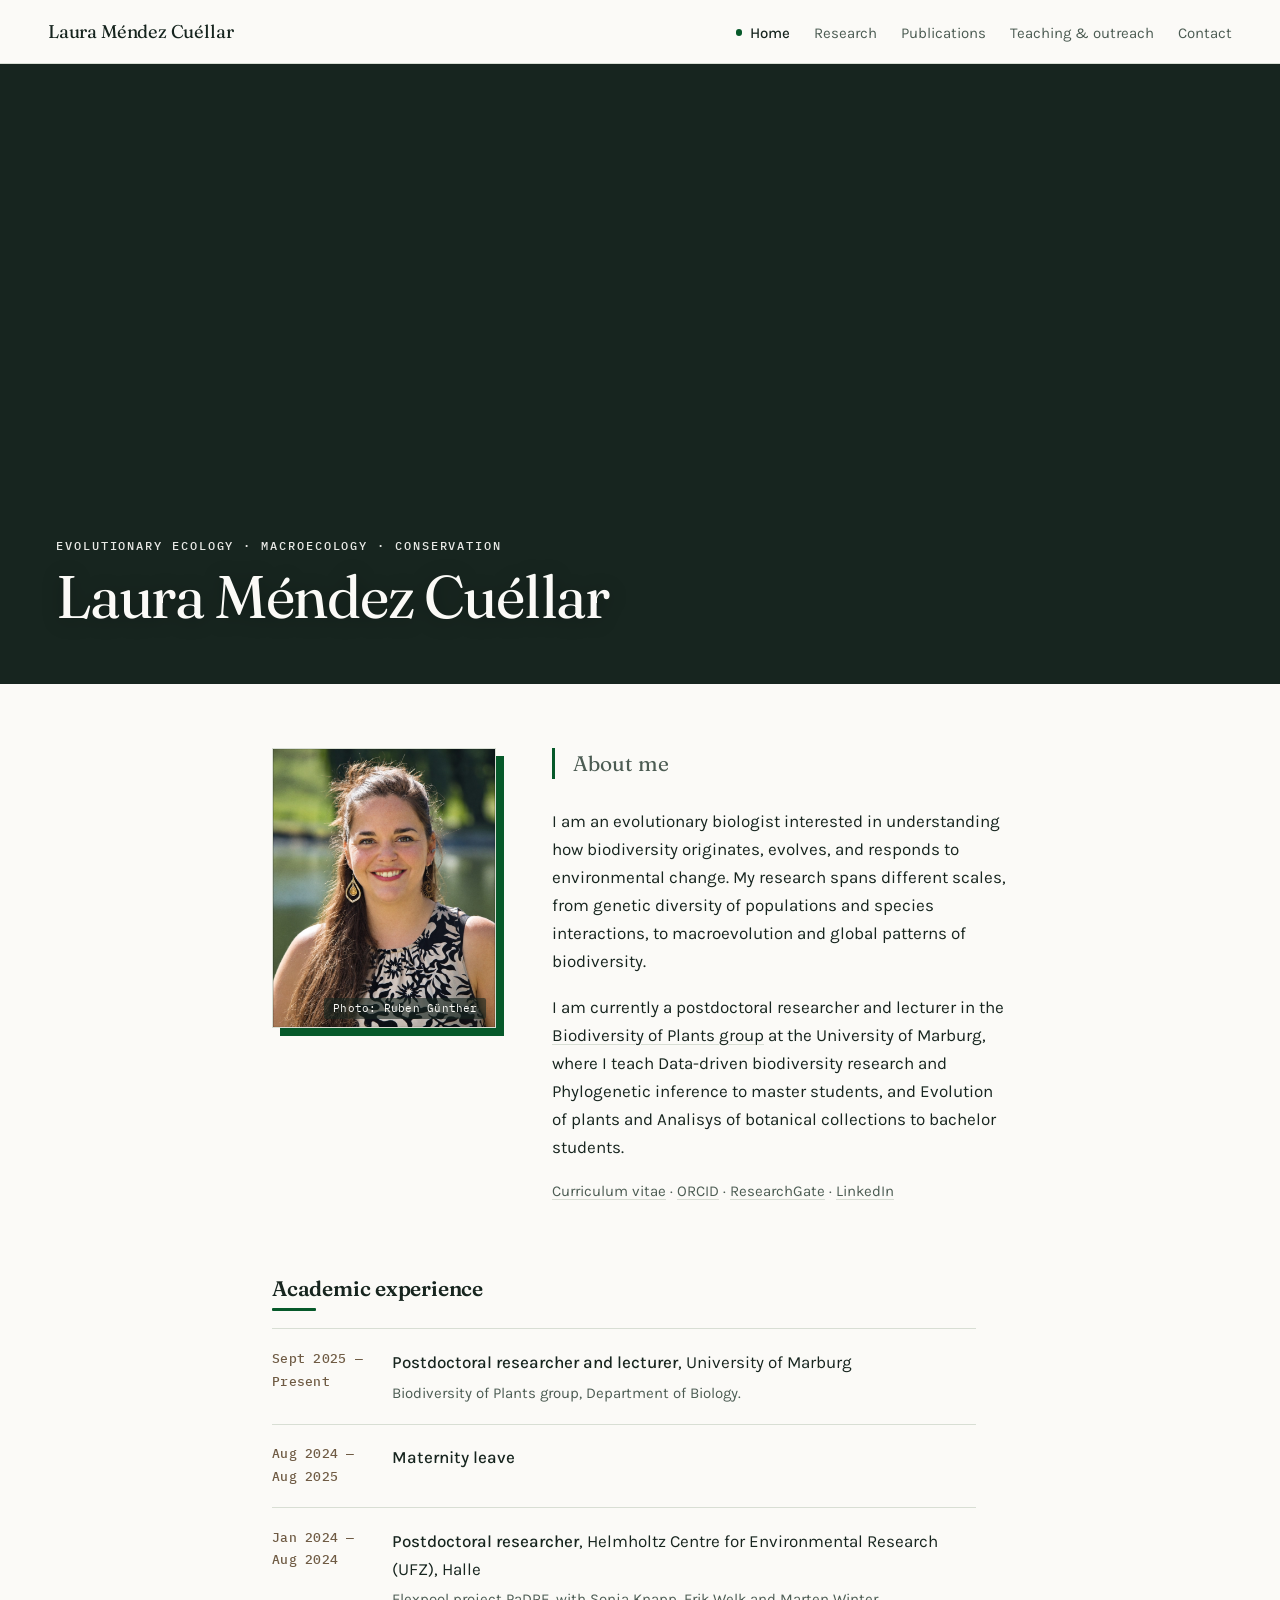
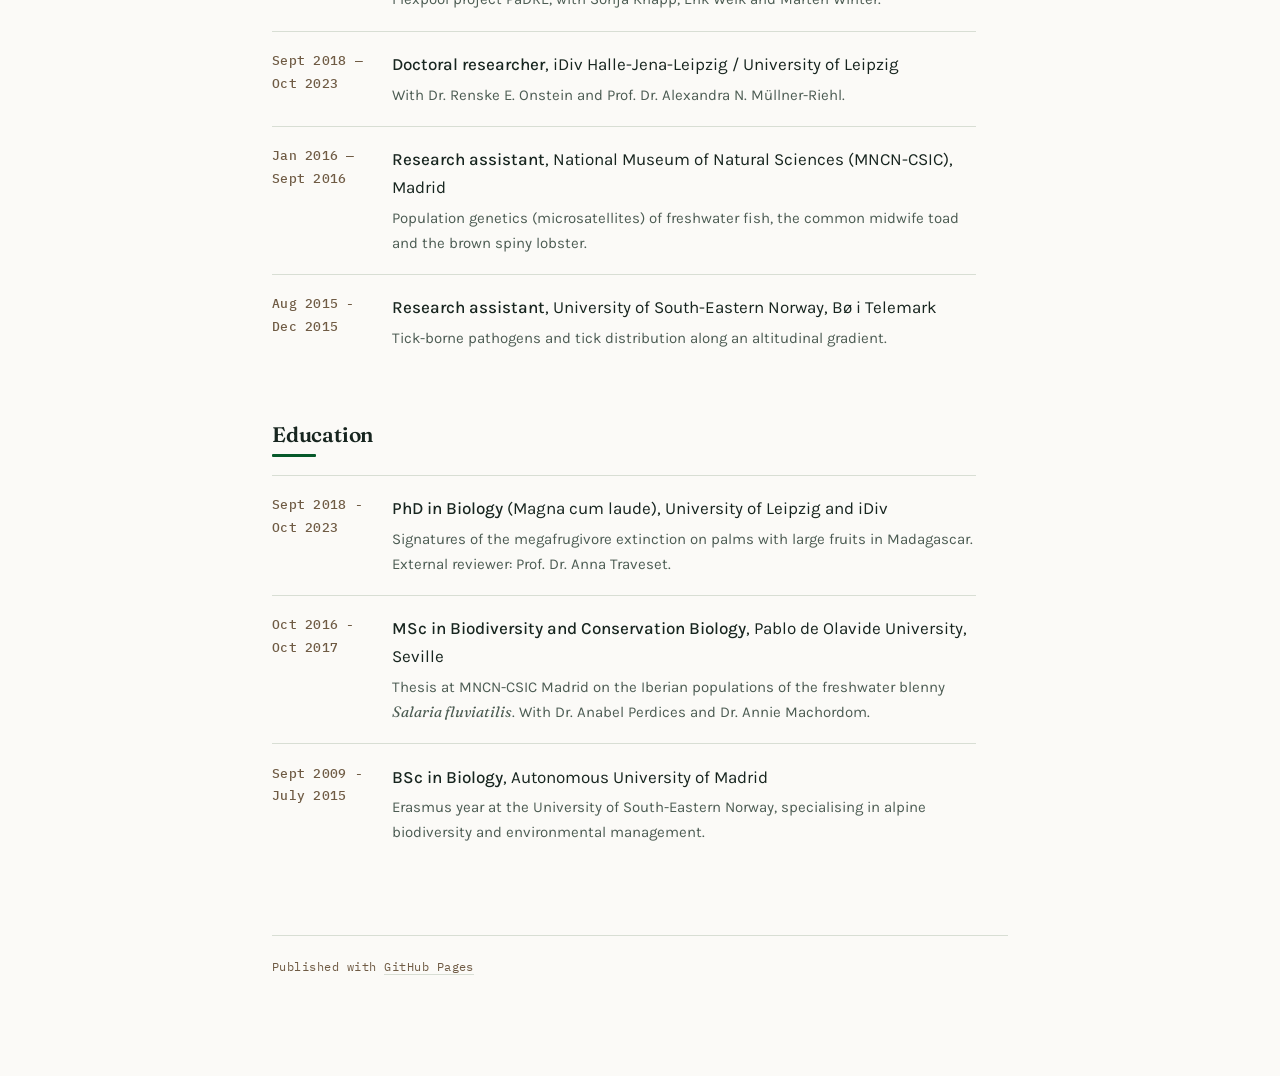
==== commit c9dca264: "changed picture in index" ====
--- a/index.html
+++ b/index.html
@@ -67,7 +67,7 @@
 
   <div class="about">
     <figure class="portrait">
-      <img src="assets/img/IMG_0665.PNG" alt="Laura Méndez Cuéllar">
+      <img src="assets/img/LMC_Portrait_03.jpg" alt="Laura Méndez Cuéllar">
       <figcaption>Photo: Ruben Günther</figcaption>
     </figure>
   <div>
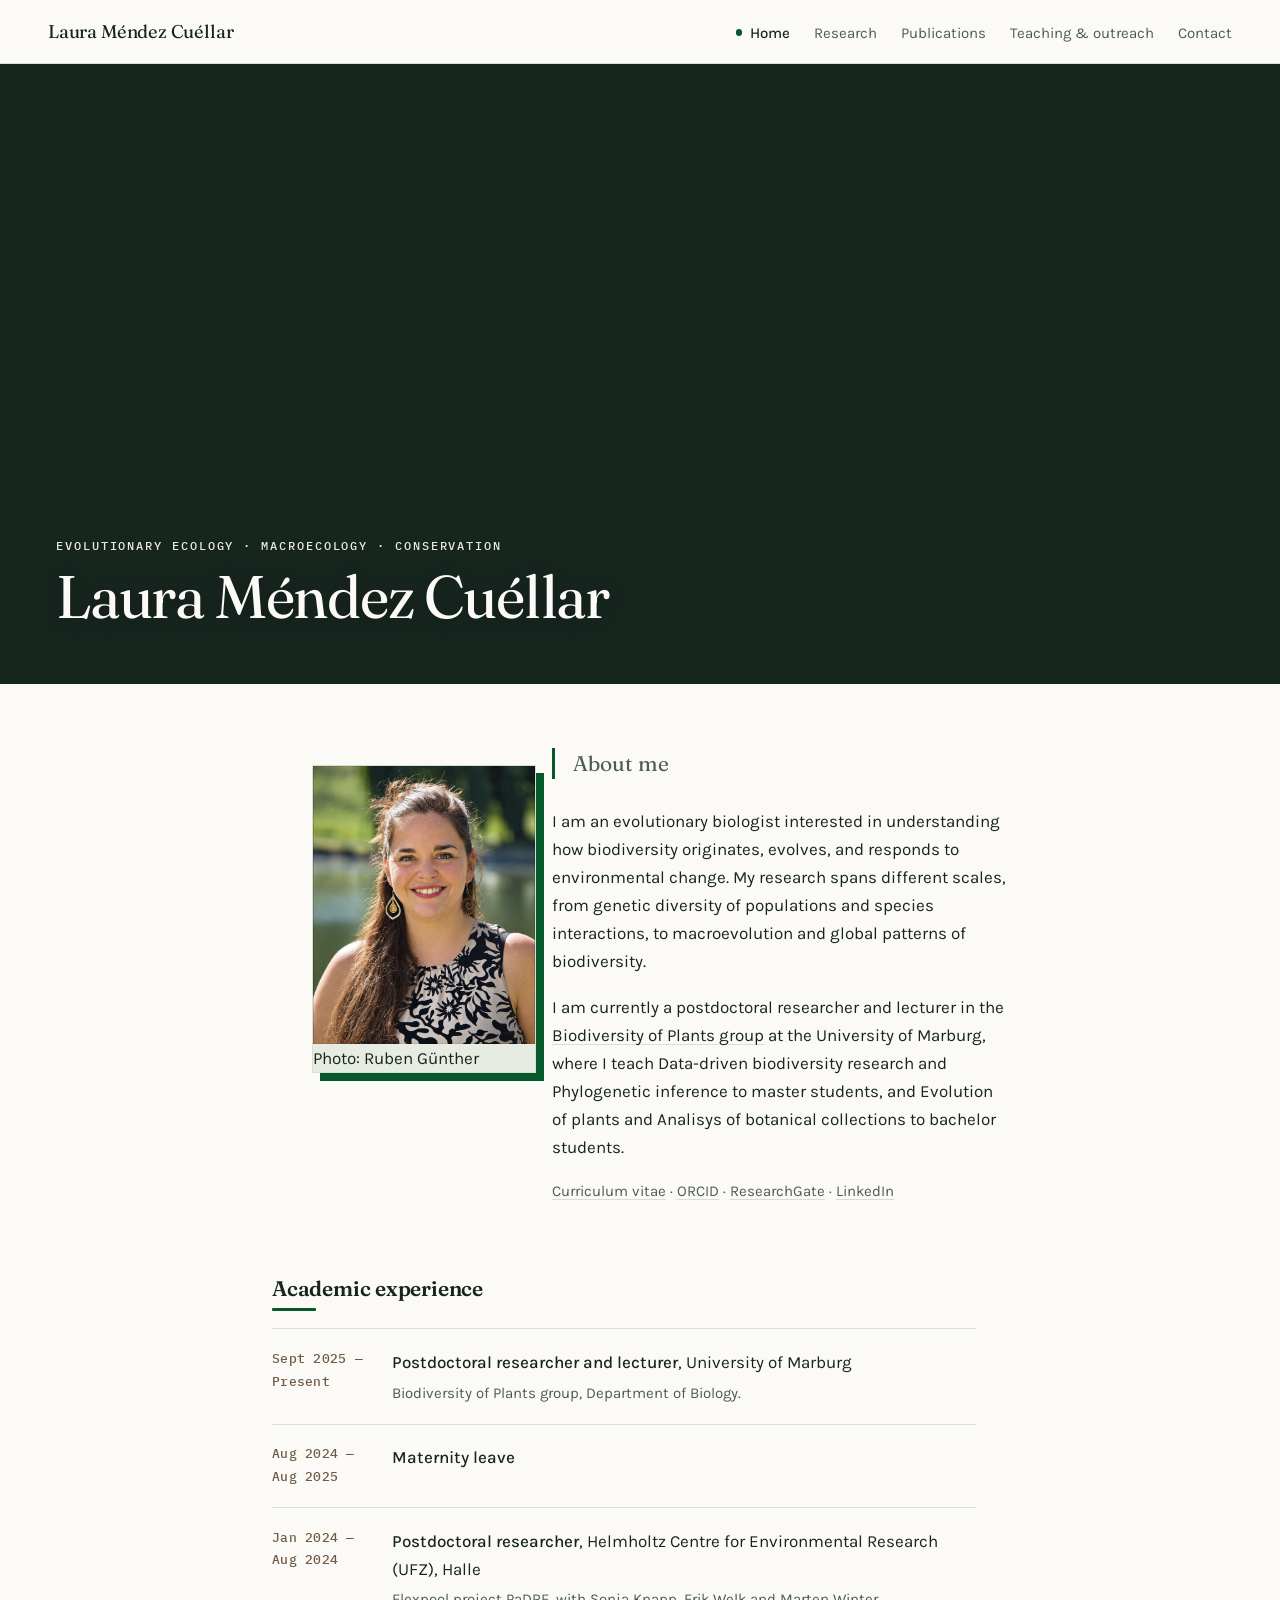
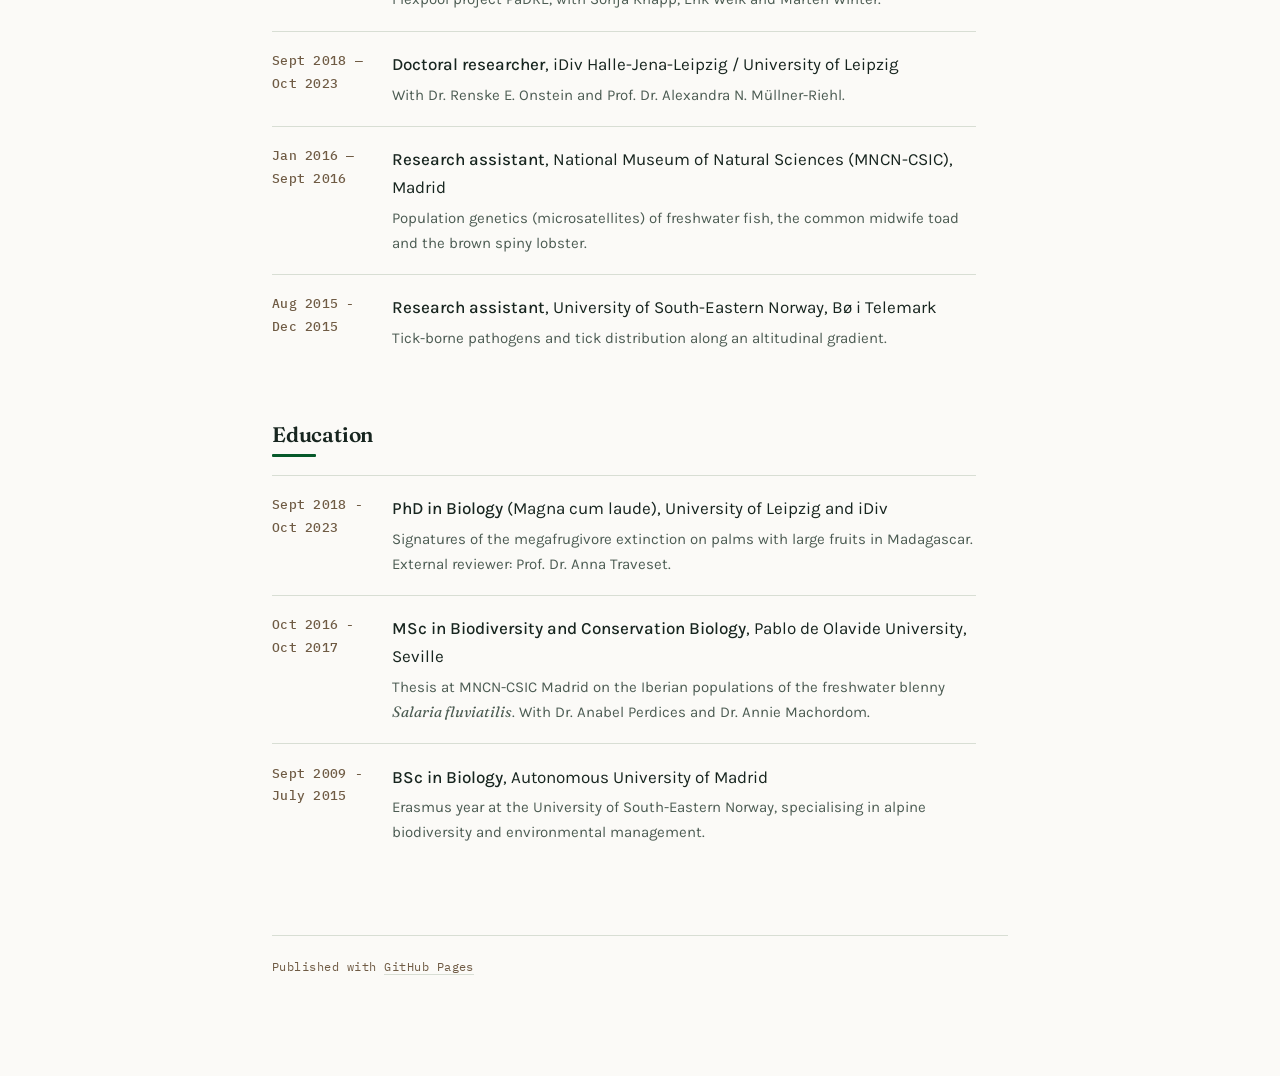
==== commit 1718ae1d: "allowing the web to be visible to search engines" ====
--- a/index.html
+++ b/index.html
@@ -3,8 +3,6 @@
 <head>
 <meta charset="utf-8">
 <meta name="viewport" content="width=device-width,initial-scale=1">
-<!-- PREVIEW ONLY — remove this line when the site goes live, it hides the page from search engines -->
-<meta name="robots" content="noindex, nofollow">
 <title>Laura Méndez Cuéllar — Evolutionary ecologist</title>
 <meta name="description" content="Laura Méndez Cuéllar is an evolutionary ecologist and macroecologist at the University of Marburg, working on seed dispersal, plant extinctions and population genomics.">
 <link rel="preconnect" href="https://fonts.googleapis.com">
--- a/assets/css/style.css
+++ b/assets/css/style.css
@@ -116,23 +116,16 @@
   display:grid;grid-template-columns:14rem minmax(0,1fr);
   gap:clamp(2rem,5vw,3.5rem);align-items:start;margin-bottom:1.5rem;
 }
-.about figure.portrait{width:100%;margin:0;position:relative}
-.about figure.portrait img{
-  width:100%;aspect-ratio:4/5;object-fit:cover;display:block;background:var(--sage);
+.about .portrait{
+  width:100%;aspect-ratio:4/5;object-fit:cover;background:var(--sage);
   border:1px solid var(--line);box-shadow:8px 8px 0 var(--accent);
 }
-.about figure.portrait figcaption{
-  position:absolute;right:.6rem;bottom:.6rem;
-  font:400 .6875rem/1 var(--mono);letter-spacing:.02em;color:var(--paper);
-  background:rgba(23,37,31,.6);padding:.3rem .55rem;border-radius:2px;
-}
-.about figure.portrait figcaption:empty{display:none}
 .about .links{font:400 .9375rem/1.8 var(--body);color:var(--ink-soft)}
 .about .links a{text-decoration:underline;text-decoration-color:var(--line);text-underline-offset:3px}
 .about .links a:hover{color:var(--accent);text-decoration-color:var(--accent)}
 @media (max-width:700px){
   .about{grid-template-columns:1fr}
-  .about figure.portrait{max-width:12rem}
+  .about .portrait{max-width:12rem}
 }
 
 /* ---------------------------------------------------------------------
@@ -225,9 +218,9 @@
    --------------------------------------------------------------------- */
 .research-lines{
   display:grid;grid-template-columns:repeat(3,1fr);gap:1.75rem;
-  margin:1.75rem 0 3rem;max-width:none;
-}
-.rline{display:block;text-decoration:none;color:inherit}
+  margin:1.75rem 0 3rem;max-width:none;min-width:0;
+}
+.rline{display:block;text-decoration:none;color:inherit;min-width:0}
 .rline img{
   width:100%;aspect-ratio:4/3;object-fit:cover;
   border:1px solid var(--line);transition:opacity .2s ease;
@@ -283,8 +276,10 @@
 .research-split .split-text .lede{max-width:none}
 .research-split .lede{margin-bottom:1.1rem}
 
-/* the single photo on the left */
+/* the single photo on the left, and (when there's a lone photo on the
+   right instead of a stacked pair) the single photo on the right */
 .research-split > figure.side-photo{grid-area:photo1}
+.research-split > figure.side-photo.right{grid-area:photo2}
 
 /* the stacked pair on the right */
 .research-split .side-stack{
@@ -292,7 +287,7 @@
 }
 
 /* shared photo styling, whether a lone figure or one inside the stack */
-.research-split figure.side-photo{margin:0;position:relative;height:100%}
+.research-split figure.side-photo{margin:0;position:relative;height:100%;min-width:0}
 .research-split figure.side-photo img{
   width:100%;height:100%;object-fit:cover;display:block;
   border:1px solid var(--line);
@@ -304,19 +299,37 @@
 }
 .research-split figcaption:empty{display:none}
 
-@media (max-width:900px){
+/* Below this, the side-margin columns no longer have room to show a photo
+   at a readable size (they'd be squeezed into a thin, heavily-cropped
+   strip while still being stretched to the full height of the text next
+   to them) — so the photos drop below the text instead. This covers
+   laptop-width windows, not just phones: on a non-maximised laptop
+   window the margins the photos would get are the problem, even though
+   the exact same page looks fine maximised on a big monitor. */
+@media (max-width:1480px){
   .research-split{
-    grid-template-columns:1fr 1fr 1fr;
+    grid-template-columns:1fr 1fr;
     grid-template-areas:
-      "text text text"
-      "photo1 photo2a photo2b";
+      "text text"
+      "photo1 photo2";
     row-gap:1.25rem;
   }
-  .research-split .side-stack{display:contents}
-  .research-split .side-stack figure:nth-child(1){grid-area:photo2a}
-  .research-split .side-stack figure:nth-child(2){grid-area:photo2b}
+  .research-split .side-stack{
+    grid-template-rows:none;grid-template-columns:1fr 1fr;
+  }
   .research-split figure.side-photo img{aspect-ratio:3/4;height:auto}
   .research-split figcaption{font-size:.625rem;padding:.2rem .45rem}
+}
+
+@media (max-width:620px){
+  .research-split{
+    grid-template-columns:1fr;
+    grid-template-areas:
+      "text"
+      "photo1"
+      "photo2";
+  }
+  .research-split .side-stack{grid-template-columns:1fr 1fr}
 }
 
 /* ---------------------------------------------------------------------
@@ -328,7 +341,7 @@
    --------------------------------------------------------------------- */
 .research-split.single-photo .side-photo{grid-area:photo2}
 
-@media (max-width:900px){
+@media (max-width:1480px){
   .research-split.single-photo{
     grid-template-columns:1fr;
     grid-template-areas:
